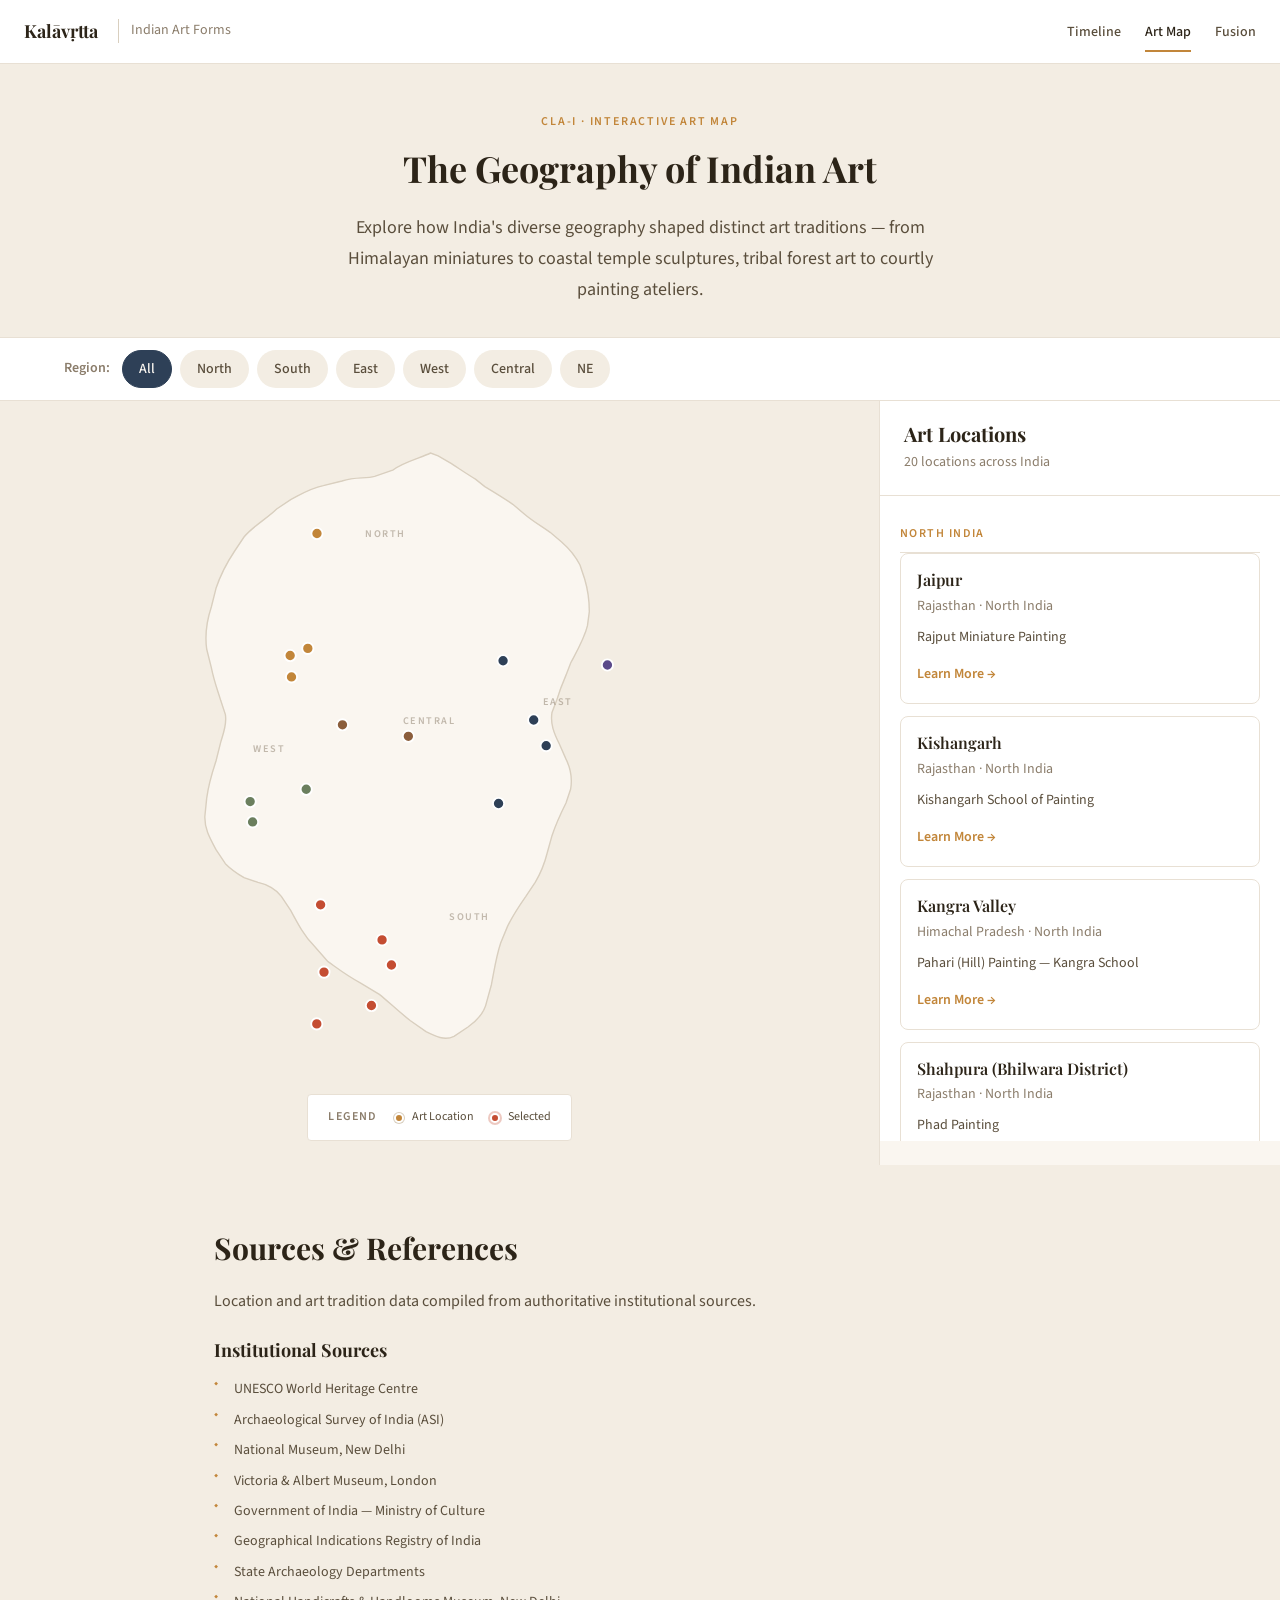
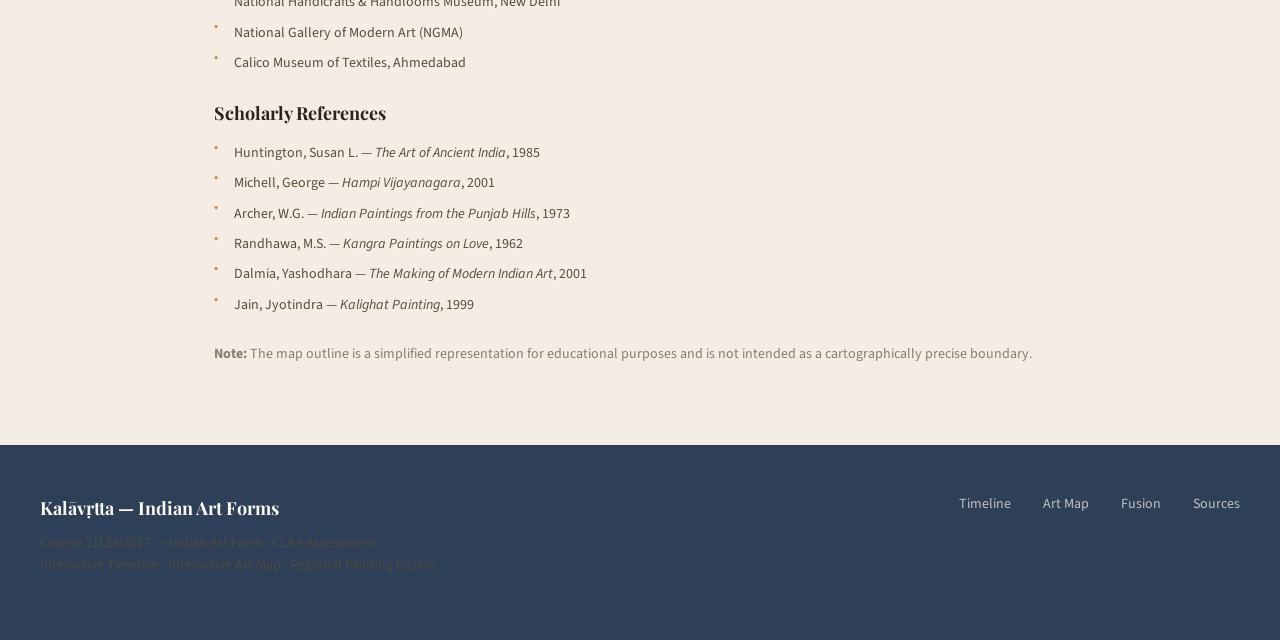
==== art-map/index.html @ e35fb88d "feat: complete CLA-I submission for 21LEM301T - Indian Art Form (Kalāvṛtta)" ====
<!DOCTYPE html>
<html lang="en">
<head>
  <meta charset="UTF-8">
  <meta name="viewport" content="width=device-width, initial-scale=1.0">
  <title>Interactive Art Map — Kalāvṛtta · Indian Art Forms</title>
  <link rel="preconnect" href="https://fonts.googleapis.com">
  <link rel="preconnect" href="https://fonts.gstatic.com" crossorigin>
  <link href="https://fonts.googleapis.com/css2?family=Playfair+Display:wght@400;700&family=Source+Sans+3:wght@400;500;600;700&display=swap" rel="stylesheet">
  <link rel="stylesheet" href="../shared/css/base.css">
  <link rel="stylesheet" href="css/art-map.css">
</head>
<body>

  <!-- Navigation -->
  <nav class="site-nav" role="navigation" aria-label="Main navigation">
    <div class="site-nav__brand">
      <span class="site-nav__title">Kalāvṛtta</span>
      <span class="site-nav__subtitle">Indian Art Forms</span>
    </div>
    <button class="nav-toggle" aria-label="Toggle navigation" aria-expanded="false" onclick="document.querySelector('.site-nav__links').classList.toggle('open'); this.setAttribute('aria-expanded', this.getAttribute('aria-expanded') === 'false' ? 'true' : 'false');">
      <span></span><span></span><span></span>
    </button>
    <ul class="site-nav__links">
      <li><a href="../timeline/index.html">Timeline</a></li>
      <li><a href="index.html" class="active">Art Map</a></li>
      <li><a href="../fusion/documentation/fusion-doc.html">Fusion</a></li>
    </ul>
  </nav>

  <!-- Hero -->
  <header class="hero" style="padding: var(--space-12) 0 var(--space-8);">
    <div class="container">
      <p class="hero__overline">CLA-I · Interactive Art Map</p>
      <h1 class="hero__title" style="font-size: var(--text-4xl);">The Geography of Indian Art</h1>
      <p class="hero__description">
        Explore how India's diverse geography shaped distinct art traditions — from Himalayan miniatures 
        to coastal temple sculptures, tribal forest art to courtly painting ateliers.
      </p>
    </div>
  </header>

  <!-- Filter Bar -->
  <div class="filter-bar" role="toolbar" aria-label="Filter locations">
    <div class="container">
      <div class="filter-group">
        <span class="filter-bar__label">Region:</span>
        <div class="filter-bar__buttons" role="group">
          <button class="filter-btn active" data-region="all">All</button>
          <button class="filter-btn" data-region="North India">North</button>
          <button class="filter-btn" data-region="South India">South</button>
          <button class="filter-btn" data-region="East India">East</button>
          <button class="filter-btn" data-region="Western India">West</button>
          <button class="filter-btn" data-region="Central India">Central</button>
          <button class="filter-btn" data-region="Northeast India">NE</button>
        </div>
      </div>
    </div>
  </div>

  <!-- Main Content: Map + Info Panel -->
  <main class="map-layout" role="main">
    <!-- Map Panel -->
    <div class="map-panel">
      <div class="map-container" id="map-container">
        <!-- SVG map rendered by JS -->
      </div>
      <div class="map-legend">
        <span class="map-legend__title">Legend</span>
        <span class="map-legend__item"><span class="map-legend__dot" style="background: var(--color-ochre);"></span> Art Location</span>
        <span class="map-legend__item"><span class="map-legend__dot map-legend__dot--active"></span> Selected</span>
      </div>
    </div>

    <!-- Info Panel -->
    <div class="info-panel" id="info-panel">
      <div class="info-panel__header">
        <h2 class="info-panel__title">Art Locations</h2>
        <p class="info-panel__subtitle" id="location-count">20 locations across India</p>
      </div>
      <div class="info-panel__list" id="location-list">
        <!-- Location cards rendered by JS -->
      </div>
    </div>
  </main>

  <!-- Modal -->
  <div class="modal-overlay" id="location-modal" role="dialog" aria-modal="true" aria-labelledby="loc-modal-title" tabindex="-1">
    <div class="modal">
      <button class="modal__close" id="loc-modal-close" aria-label="Close">&times;</button>
      <div class="modal__header-bar" id="loc-modal-header"></div>
      <div class="modal__body">
        <h2 class="modal__title" id="loc-modal-title"></h2>
        <div class="modal__meta" id="loc-modal-meta"></div>
        <div id="loc-modal-content"></div>
      </div>
    </div>
  </div>

  <!-- Sources -->
  <section class="section section--alt" id="sources">
    <div class="container container--narrow">
      <h2>Sources &amp; References</h2>
      <p>Location and art tradition data compiled from authoritative institutional sources.</p>
      <div class="sources-list">
        <h4>Institutional Sources</h4>
        <ul>
          <li>UNESCO World Heritage Centre</li>
          <li>Archaeological Survey of India (ASI)</li>
          <li>National Museum, New Delhi</li>
          <li>Victoria &amp; Albert Museum, London</li>
          <li>Government of India — Ministry of Culture</li>
          <li>Geographical Indications Registry of India</li>
          <li>State Archaeology Departments</li>
          <li>National Handicrafts &amp; Handlooms Museum, New Delhi</li>
          <li>National Gallery of Modern Art (NGMA)</li>
          <li>Calico Museum of Textiles, Ahmedabad</li>
        </ul>
        <h4>Scholarly References</h4>
        <ul>
          <li>Huntington, Susan L. — <em>The Art of Ancient India</em>, 1985</li>
          <li>Michell, George — <em>Hampi Vijayanagara</em>, 2001</li>
          <li>Archer, W.G. — <em>Indian Paintings from the Punjab Hills</em>, 1973</li>
          <li>Randhawa, M.S. — <em>Kangra Paintings on Love</em>, 1962</li>
          <li>Dalmia, Yashodhara — <em>The Making of Modern Indian Art</em>, 2001</li>
          <li>Jain, Jyotindra — <em>Kalighat Painting</em>, 1999</li>
        </ul>
      </div>
      <p class="text-caption" style="margin-top: var(--space-6);">
        <strong>Note:</strong> The map outline is a simplified representation for educational purposes 
        and is not intended as a cartographically precise boundary.
      </p>
    </div>
  </section>

  <!-- Footer -->
  <footer class="site-footer">
    <div class="site-footer__content">
      <div>
        <div class="site-footer__brand">Kalāvṛtta — Indian Art Forms</div>
        <p class="site-footer__note">
          Course 21LEM301T — Indian Art Form · CLA-I Assessment<br>
          Interactive Timeline · Interactive Art Map · Regional Painting Fusion
        </p>
      </div>
      <div class="site-footer__links">
        <a href="../timeline/index.html">Timeline</a>
        <a href="index.html">Art Map</a>
        <a href="../fusion/documentation/fusion-doc.html">Fusion</a>
        <a href="#sources">Sources</a>
      </div>
    </div>
  </footer>

  <script src="../shared/data/artData.js"></script>
  <script src="js/art-map.js"></script>
</body>
</html>
---- shared/css/base.css ----
/* ============================================
   INDIAN ART FORMS — CLA-I
   Shared Base Stylesheet
   
   Design Philosophy:
   Colors drawn from traditional Indian art materials —
   earth pigments, mineral colors, natural dyes.
   Typography emphasizes readability and scholarly tone.
   ============================================ */

/* --- CSS Custom Properties --- */
:root {
  /* Primary Palette — inspired by natural pigments */
  --color-bg: #FAF6F0;           /* Aged paper / cotton */
  --color-bg-alt: #F3EDE3;       /* Warm off-white */
  --color-surface: #FFFFFF;
  --color-surface-hover: #FBF8F3;
  
  /* Text hierarchy */
  --color-text-primary: #2C2418;    /* Deep brown-black */
  --color-text-secondary: #5A4E3C;  /* Warm grey-brown */
  --color-text-tertiary: #8B7D6B;   /* Muted earth */
  --color-text-inverse: #FAF6F0;
  
  /* Accent colors — mineral pigments */
  --color-ochre: #C2863A;           /* Yellow ochre */
  --color-vermilion: #C44D32;       /* Sindoor/vermilion */
  --color-indigo: #2E4057;          /* Natural indigo */
  --color-terra: #8B5E3C;           /* Terra cotta */
  --color-sage: #6B7F5E;            /* Natural green */
  --color-gold: #B8933A;            /* Gold leaf */
  
  /* Functional colors */
  --color-border: #D9CFBF;
  --color-border-light: #E8E0D4;
  --color-shadow: rgba(44, 36, 24, 0.08);
  --color-shadow-md: rgba(44, 36, 24, 0.12);
  --color-overlay: rgba(44, 36, 24, 0.6);
  
  /* Typography */
  --font-heading: 'Playfair Display', 'Georgia', serif;
  --font-body: 'Source Sans 3', 'Segoe UI', sans-serif;
  --font-caption: 'Source Sans 3', 'Segoe UI', sans-serif;
  
  /* Scale */
  --text-xs: 0.75rem;
  --text-sm: 0.875rem;
  --text-base: 1rem;
  --text-lg: 1.125rem;
  --text-xl: 1.25rem;
  --text-2xl: 1.5rem;
  --text-3xl: 1.875rem;
  --text-4xl: 2.25rem;
  --text-5xl: 3rem;
  
  /* Spacing */
  --space-1: 0.25rem;
  --space-2: 0.5rem;
  --space-3: 0.75rem;
  --space-4: 1rem;
  --space-5: 1.25rem;
  --space-6: 1.5rem;
  --space-8: 2rem;
  --space-10: 2.5rem;
  --space-12: 3rem;
  --space-16: 4rem;
  --space-20: 5rem;
  --space-24: 6rem;
  
  /* Layout */
  --max-width: 1200px;
  --max-width-narrow: 900px;
  --border-radius: 4px;
  --border-radius-md: 8px;
  --border-radius-lg: 12px;
  
  /* Transitions */
  --transition-fast: 150ms ease;
  --transition-base: 250ms ease;
  --transition-slow: 400ms ease;
}

/* --- Reset & Base --- */
*, *::before, *::after {
  box-sizing: border-box;
  margin: 0;
  padding: 0;
}

html {
  font-size: 16px;
  scroll-behavior: smooth;
  -webkit-text-size-adjust: 100%;
}

body {
  font-family: var(--font-body);
  font-size: var(--text-base);
  line-height: 1.7;
  color: var(--color-text-primary);
  background-color: var(--color-bg);
  -webkit-font-smoothing: antialiased;
  -moz-osx-font-smoothing: grayscale;
}

img {
  max-width: 100%;
  height: auto;
  display: block;
}

a {
  color: var(--color-indigo);
  text-decoration: none;
  transition: color var(--transition-fast);
}

a:hover {
  color: var(--color-ochre);
}

button {
  font-family: inherit;
  cursor: pointer;
  border: none;
  background: none;
}

/* --- Typography --- */
h1, h2, h3, h4, h5, h6 {
  font-family: var(--font-heading);
  font-weight: 700;
  line-height: 1.3;
  color: var(--color-text-primary);
}

h1 { font-size: var(--text-4xl); margin-bottom: var(--space-6); }
h2 { font-size: var(--text-3xl); margin-bottom: var(--space-5); }
h3 { font-size: var(--text-2xl); margin-bottom: var(--space-4); }
h4 { font-size: var(--text-xl); margin-bottom: var(--space-3); }

p {
  margin-bottom: var(--space-4);
  color: var(--color-text-secondary);
}

.text-caption {
  font-size: var(--text-sm);
  color: var(--color-text-tertiary);
  line-height: 1.5;
}

.text-overline {
  font-family: var(--font-body);
  font-size: var(--text-xs);
  font-weight: 600;
  letter-spacing: 0.12em;
  text-transform: uppercase;
  color: var(--color-ochre);
}

/* --- Layout Utilities --- */
.container {
  max-width: var(--max-width);
  margin: 0 auto;
  padding: 0 var(--space-6);
}

.container--narrow {
  max-width: var(--max-width-narrow);
}

.section {
  padding: var(--space-16) 0;
}

.section--alt {
  background-color: var(--color-bg-alt);
}

/* --- Shared Navigation --- */
.site-nav {
  display: flex;
  align-items: center;
  justify-content: space-between;
  padding: var(--space-4) var(--space-6);
  background: var(--color-surface);
  border-bottom: 1px solid var(--color-border-light);
  position: sticky;
  top: 0;
  z-index: 100;
}

.site-nav__brand {
  display: flex;
  align-items: center;
  gap: var(--space-3);
}

.site-nav__title {
  font-family: var(--font-heading);
  font-size: var(--text-lg);
  font-weight: 700;
  color: var(--color-text-primary);
}

.site-nav__subtitle {
  font-size: var(--text-sm);
  color: var(--color-text-tertiary);
  border-left: 1px solid var(--color-border);
  padding-left: var(--space-3);
  margin-left: var(--space-2);
}

.site-nav__links {
  display: flex;
  align-items: center;
  gap: var(--space-6);
  list-style: none;
}

.site-nav__links a {
  font-size: var(--text-sm);
  font-weight: 500;
  color: var(--color-text-secondary);
  padding: var(--space-2) 0;
  position: relative;
  transition: color var(--transition-fast);
}

.site-nav__links a:hover,
.site-nav__links a.active {
  color: var(--color-text-primary);
}

.site-nav__links a.active::after {
  content: '';
  position: absolute;
  bottom: -2px;
  left: 0;
  right: 0;
  height: 2px;
  background: var(--color-ochre);
}

/* Mobile nav toggle */
.nav-toggle {
  display: none;
  flex-direction: column;
  gap: 5px;
  padding: var(--space-2);
}

.nav-toggle span {
  display: block;
  width: 24px;
  height: 2px;
  background: var(--color-text-primary);
  transition: var(--transition-fast);
}

/* --- Cards --- */
.card {
  background: var(--color-surface);
  border: 1px solid var(--color-border-light);
  border-radius: var(--border-radius-md);
  overflow: hidden;
  transition: box-shadow var(--transition-base), transform var(--transition-base);
}

.card:hover {
  box-shadow: 0 4px 20px var(--color-shadow-md);
  transform: translateY(-2px);
}

.card__image {
  width: 100%;
  height: 200px;
  object-fit: cover;
  background-color: var(--color-bg-alt);
}

.card__body {
  padding: var(--space-5);
}

.card__title {
  font-family: var(--font-heading);
  font-size: var(--text-lg);
  font-weight: 600;
  margin-bottom: var(--space-2);
}

.card__meta {
  font-size: var(--text-sm);
  color: var(--color-text-tertiary);
  margin-bottom: var(--space-3);
}

/* --- Tags/Badges --- */
.tag {
  display: inline-block;
  font-size: var(--text-xs);
  font-weight: 600;
  padding: var(--space-1) var(--space-3);
  border-radius: 100px;
  background: var(--color-bg-alt);
  color: var(--color-text-secondary);
  letter-spacing: 0.02em;
}

.tag--ochre { background: rgba(194, 134, 58, 0.12); color: var(--color-ochre); }
.tag--vermilion { background: rgba(196, 77, 50, 0.12); color: var(--color-vermilion); }
.tag--indigo { background: rgba(46, 64, 87, 0.12); color: var(--color-indigo); }
.tag--terra { background: rgba(139, 94, 60, 0.12); color: var(--color-terra); }
.tag--sage { background: rgba(107, 127, 94, 0.12); color: var(--color-sage); }

/* --- Buttons --- */
.btn {
  display: inline-flex;
  align-items: center;
  gap: var(--space-2);
  font-family: var(--font-body);
  font-size: var(--text-sm);
  font-weight: 600;
  padding: var(--space-3) var(--space-6);
  border-radius: var(--border-radius);
  transition: all var(--transition-fast);
  cursor: pointer;
  border: none;
}

.btn--primary {
  background: var(--color-indigo);
  color: var(--color-text-inverse);
}

.btn--primary:hover {
  background: #3A5070;
}

.btn--secondary {
  background: transparent;
  color: var(--color-text-secondary);
  border: 1px solid var(--color-border);
}

.btn--secondary:hover {
  border-color: var(--color-text-secondary);
  color: var(--color-text-primary);
}

.btn--ghost {
  background: transparent;
  color: var(--color-text-secondary);
  padding: var(--space-2) var(--space-3);
}

.btn--ghost:hover {
  color: var(--color-text-primary);
  background: var(--color-bg-alt);
}

/* --- Modal --- */
.modal-overlay {
  position: fixed;
  inset: 0;
  background: var(--color-overlay);
  z-index: 1000;
  display: flex;
  align-items: center;
  justify-content: center;
  opacity: 0;
  visibility: hidden;
  transition: opacity var(--transition-base), visibility var(--transition-base);
}

.modal-overlay.active {
  opacity: 1;
  visibility: visible;
}

.modal {
  background: var(--color-surface);
  border-radius: var(--border-radius-lg);
  max-width: 720px;
  width: 90%;
  max-height: 85vh;
  overflow-y: auto;
  position: relative;
  transform: translateY(20px);
  transition: transform var(--transition-base);
}

.modal-overlay.active .modal {
  transform: translateY(0);
}

.modal__close {
  position: absolute;
  top: var(--space-4);
  right: var(--space-4);
  width: 36px;
  height: 36px;
  display: flex;
  align-items: center;
  justify-content: center;
  border-radius: 50%;
  font-size: var(--text-xl);
  color: var(--color-text-tertiary);
  z-index: 1;
  transition: all var(--transition-fast);
}

.modal__close:hover {
  background: var(--color-bg-alt);
  color: var(--color-text-primary);
}

.modal__image {
  width: 100%;
  height: 300px;
  object-fit: cover;
  background: var(--color-bg-alt);
}

.modal__body {
  padding: var(--space-8);
}

.modal__title {
  font-family: var(--font-heading);
  font-size: var(--text-2xl);
  margin-bottom: var(--space-2);
}

.modal__meta {
  display: flex;
  flex-wrap: wrap;
  gap: var(--space-4);
  margin-bottom: var(--space-6);
  padding-bottom: var(--space-6);
  border-bottom: 1px solid var(--color-border-light);
}

.modal__meta-item {
  font-size: var(--text-sm);
}

.modal__meta-label {
  color: var(--color-text-tertiary);
  display: block;
  font-size: var(--text-xs);
  text-transform: uppercase;
  letter-spacing: 0.08em;
  margin-bottom: var(--space-1);
}

.modal__section {
  margin-bottom: var(--space-6);
}

.modal__section-title {
  font-family: var(--font-heading);
  font-size: var(--text-base);
  font-weight: 600;
  color: var(--color-text-primary);
  margin-bottom: var(--space-2);
}

.modal__section p {
  font-size: var(--text-sm);
  line-height: 1.7;
}

/* --- Hero Section --- */
.hero {
  padding: var(--space-20) 0 var(--space-16);
  text-align: center;
  background: var(--color-bg-alt);
  border-bottom: 1px solid var(--color-border-light);
}

.hero__overline {
  font-size: var(--text-xs);
  font-weight: 600;
  letter-spacing: 0.15em;
  text-transform: uppercase;
  color: var(--color-ochre);
  margin-bottom: var(--space-4);
}

.hero__title {
  font-size: var(--text-5xl);
  font-weight: 700;
  line-height: 1.15;
  margin-bottom: var(--space-6);
  max-width: 700px;
  margin-left: auto;
  margin-right: auto;
}

.hero__description {
  font-size: var(--text-lg);
  color: var(--color-text-secondary);
  max-width: 600px;
  margin: 0 auto;
  line-height: 1.7;
}

/* --- Footer --- */
.site-footer {
  padding: var(--space-12) var(--space-6);
  background: var(--color-indigo);
  color: var(--color-text-inverse);
}

.site-footer__content {
  max-width: var(--max-width);
  margin: 0 auto;
  display: flex;
  justify-content: space-between;
  align-items: flex-start;
  gap: var(--space-8);
}

.site-footer__brand {
  font-family: var(--font-heading);
  font-size: var(--text-lg);
  font-weight: 700;
  margin-bottom: var(--space-2);
}

.site-footer__note {
  font-size: var(--text-sm);
  opacity: 0.7;
  max-width: 400px;
  line-height: 1.6;
}

.site-footer__links {
  display: flex;
  gap: var(--space-8);
}

.site-footer__links a {
  font-size: var(--text-sm);
  color: var(--color-text-inverse);
  opacity: 0.7;
  transition: opacity var(--transition-fast);
}

.site-footer__links a:hover {
  opacity: 1;
  color: var(--color-text-inverse);
}

/* --- Accessibility --- */
.sr-only {
  position: absolute;
  width: 1px;
  height: 1px;
  padding: 0;
  margin: -1px;
  overflow: hidden;
  clip: rect(0, 0, 0, 0);
  white-space: nowrap;
  border-width: 0;
}

:focus-visible {
  outline: 2px solid var(--color-ochre);
  outline-offset: 2px;
}

/* --- Responsive --- */
@media (max-width: 768px) {
  :root {
    --text-5xl: 2.25rem;
    --text-4xl: 1.875rem;
    --text-3xl: 1.5rem;
  }
  
  .site-nav {
    flex-wrap: wrap;
  }
  
  .site-nav__links {
    display: none;
    flex-direction: column;
    width: 100%;
    padding-top: var(--space-4);
    gap: var(--space-2);
  }
  
  .site-nav__links.open {
    display: flex;
  }
  
  .nav-toggle {
    display: flex;
  }
  
  .site-footer__content {
    flex-direction: column;
    text-align: center;
  }
  
  .site-footer__links {
    justify-content: center;
  }
  
  .hero {
    padding: var(--space-12) 0 var(--space-10);
  }
  
  .hero__title {
    font-size: var(--text-3xl);
  }
  
  .hero__description {
    font-size: var(--text-base);
  }
  
  .modal {
    width: 95%;
    max-height: 90vh;
  }
  
  .modal__image {
    height: 200px;
  }
  
  .modal__body {
    padding: var(--space-5);
  }
}

@media (max-width: 480px) {
  .container {
    padding: 0 var(--space-4);
  }
  
  .section {
    padding: var(--space-10) 0;
  }
}

/* --- Loading States --- */
.skeleton {
  background: linear-gradient(90deg, var(--color-bg-alt) 25%, var(--color-bg) 50%, var(--color-bg-alt) 75%);
  background-size: 200% 100%;
  animation: skeleton-loading 1.5s ease-in-out infinite;
  border-radius: var(--border-radius);
}

@keyframes skeleton-loading {
  0% { background-position: 200% 0; }
  100% { background-position: -200% 0; }
}

/* --- Print Styles --- */
@media print {
  .site-nav,
  .nav-toggle,
  .btn,
  .modal-overlay {
    display: none !important;
  }
  
  body {
    background: white;
    color: black;
  }
}
---- art-map/css/art-map.css ----
/* ============================================
   INTERACTIVE ART MAP — Styles
   SVG map with info panel layout
   ============================================ */

/* --- Filter Bar Extension --- */
.filter-bar {
  position: sticky;
  top: 57px;
  z-index: 90;
  background: var(--color-surface);
  border-bottom: 1px solid var(--color-border-light);
  padding: var(--space-3) 0;
}

.filter-bar .container {
  display: flex;
  align-items: center;
  gap: var(--space-6);
  flex-wrap: wrap;
}

.filter-group {
  display: flex;
  align-items: center;
  gap: var(--space-3);
  flex-wrap: wrap;
}

.filter-bar__label {
  font-size: var(--text-sm);
  font-weight: 600;
  color: var(--color-text-tertiary);
  white-space: nowrap;
}

.filter-bar__buttons {
  display: flex;
  gap: var(--space-2);
  flex-wrap: wrap;
}

.filter-btn {
  font-size: var(--text-sm);
  font-weight: 500;
  padding: var(--space-2) var(--space-4);
  border-radius: 100px;
  background: var(--color-bg-alt);
  color: var(--color-text-secondary);
  border: 1px solid transparent;
  transition: all var(--transition-fast);
  cursor: pointer;
}

.filter-btn:hover {
  background: var(--color-bg);
  border-color: var(--color-border);
}

.filter-btn.active {
  background: var(--color-indigo);
  color: var(--color-text-inverse);
  border-color: var(--color-indigo);
}

/* --- Map Layout --- */
.map-layout {
  display: grid;
  grid-template-columns: 1fr 400px;
  min-height: calc(100vh - 200px);
  background: var(--color-bg);
}

/* --- Map Panel --- */
.map-panel {
  position: relative;
  display: flex;
  flex-direction: column;
  align-items: center;
  justify-content: center;
  padding: var(--space-6);
  background: var(--color-bg-alt);
  border-right: 1px solid var(--color-border-light);
}

.map-container {
  width: 100%;
  max-width: 560px;
  aspect-ratio: 6/7;
  position: relative;
}

.map-container svg {
  width: 100%;
  height: 100%;
}

/* SVG Map Styles */
.map-outline {
  fill: var(--color-bg);
  stroke: var(--color-border);
  stroke-width: 1.5;
}

.map-marker {
  cursor: pointer;
  transition: all var(--transition-fast);
}

.map-marker circle {
  fill: var(--color-ochre);
  stroke: var(--color-surface);
  stroke-width: 2;
  transition: all var(--transition-fast);
}

.map-marker:hover circle,
.map-marker.active circle {
  fill: var(--color-vermilion);
  r: 8;
  stroke-width: 3;
}

.map-marker.active circle {
  fill: var(--color-vermilion);
}

/* Marker pulse animation */
.map-marker.active circle {
  animation: marker-pulse 1.5s ease-in-out infinite;
}

@keyframes marker-pulse {
  0%, 100% { stroke-width: 3; opacity: 1; }
  50% { stroke-width: 5; opacity: 0.8; }
}

.map-marker-label {
  font-family: var(--font-body);
  font-size: 9px;
  font-weight: 600;
  fill: var(--color-text-primary);
  pointer-events: none;
  opacity: 0;
  transition: opacity var(--transition-fast);
}

.map-marker:hover .map-marker-label,
.map-marker.active .map-marker-label {
  opacity: 1;
}

.map-marker.hidden {
  display: none;
}

/* Region labels */
.map-region-label {
  font-family: var(--font-body);
  font-size: 11px;
  font-weight: 600;
  fill: var(--color-text-tertiary);
  opacity: 0.5;
  letter-spacing: 0.15em;
  text-transform: uppercase;
  pointer-events: none;
}

/* Legend */
.map-legend {
  display: flex;
  align-items: center;
  gap: var(--space-4);
  padding: var(--space-3) var(--space-5);
  background: var(--color-surface);
  border: 1px solid var(--color-border-light);
  border-radius: var(--border-radius);
  margin-top: var(--space-4);
  font-size: var(--text-sm);
}

.map-legend__title {
  font-weight: 600;
  color: var(--color-text-tertiary);
  font-size: var(--text-xs);
  text-transform: uppercase;
  letter-spacing: 0.1em;
}

.map-legend__item {
  display: flex;
  align-items: center;
  gap: var(--space-2);
  color: var(--color-text-secondary);
  font-size: var(--text-xs);
}

.map-legend__dot {
  width: 10px;
  height: 10px;
  border-radius: 50%;
  border: 2px solid var(--color-surface);
  box-shadow: 0 0 0 1px var(--color-border);
}

.map-legend__dot--active {
  background: var(--color-vermilion);
  box-shadow: 0 0 0 2px rgba(196, 77, 50, 0.3);
}

/* --- Info Panel --- */
.info-panel {
  display: flex;
  flex-direction: column;
  height: calc(100vh - 160px);
  position: sticky;
  top: 105px;
  background: var(--color-surface);
}

.info-panel__header {
  padding: var(--space-5) var(--space-6);
  border-bottom: 1px solid var(--color-border-light);
  flex-shrink: 0;
}

.info-panel__title {
  font-family: var(--font-heading);
  font-size: var(--text-xl);
  margin-bottom: var(--space-1);
}

.info-panel__subtitle {
  font-size: var(--text-sm);
  color: var(--color-text-tertiary);
  margin-bottom: 0;
}

.info-panel__list {
  overflow-y: auto;
  flex: 1;
  padding: var(--space-4) var(--space-5);
}

/* --- Location Card (in info panel) --- */
.loc-card {
  padding: var(--space-4);
  border: 1px solid var(--color-border-light);
  border-radius: var(--border-radius-md);
  margin-bottom: var(--space-3);
  cursor: pointer;
  transition: all var(--transition-fast);
  background: var(--color-surface);
}

.loc-card:hover {
  border-color: var(--color-ochre);
  box-shadow: 0 2px 8px var(--color-shadow);
}

.loc-card.active {
  border-color: var(--color-vermilion);
  background: rgba(196, 77, 50, 0.03);
  box-shadow: 0 2px 12px rgba(196, 77, 50, 0.1);
}

.loc-card.hidden {
  display: none;
}

.loc-card__name {
  font-family: var(--font-heading);
  font-size: var(--text-base);
  font-weight: 600;
  margin-bottom: var(--space-1);
}

.loc-card__state {
  font-size: var(--text-sm);
  color: var(--color-text-tertiary);
  margin-bottom: var(--space-2);
}

.loc-card__tradition {
  font-size: var(--text-sm);
  color: var(--color-text-secondary);
  line-height: 1.5;
  margin-bottom: var(--space-3);
}

.loc-card__more {
  font-size: var(--text-sm);
  font-weight: 600;
  color: var(--color-ochre);
  background: none;
  border: none;
  cursor: pointer;
  padding: 0;
  transition: color var(--transition-fast);
}

.loc-card__more:hover {
  color: var(--color-vermilion);
}

/* Region group headers */
.region-group__title {
  font-size: var(--text-xs);
  font-weight: 600;
  text-transform: uppercase;
  letter-spacing: 0.12em;
  color: var(--color-ochre);
  padding: var(--space-3) 0 var(--space-2);
  margin-top: var(--space-3);
  border-bottom: 1px solid var(--color-border-light);
}

.region-group__title:first-child {
  margin-top: 0;
}

/* --- Modal Extensions --- */
.modal__header-bar {
  height: 6px;
  background: linear-gradient(90deg, var(--color-ochre), var(--color-vermilion), var(--color-indigo));
}

/* --- Sources List --- */
.sources-list h4 {
  font-family: var(--font-heading);
  font-size: var(--text-lg);
  margin-top: var(--space-6);
  margin-bottom: var(--space-3);
}

.sources-list ul {
  list-style: none;
  padding: 0;
}

.sources-list li {
  font-size: var(--text-sm);
  color: var(--color-text-secondary);
  padding: var(--space-1) 0;
  padding-left: var(--space-5);
  position: relative;
  line-height: 1.6;
}

.sources-list li::before {
  content: '◆';
  position: absolute;
  left: 0;
  color: var(--color-ochre);
  font-size: 0.5em;
  top: 0.7em;
}

/* --- Responsive --- */
@media (max-width: 900px) {
  .map-layout {
    grid-template-columns: 1fr;
  }

  .map-panel {
    border-right: none;
    border-bottom: 1px solid var(--color-border-light);
    padding: var(--space-4);
  }

  .map-container {
    max-width: 400px;
  }

  .info-panel {
    position: static;
    height: auto;
    max-height: none;
  }

  .info-panel__list {
    overflow-y: visible;
  }
}

@media (max-width: 600px) {
  .filter-bar .container {
    flex-direction: column;
    align-items: flex-start;
  }

  .map-container {
    max-width: 100%;
  }

  .map-legend {
    flex-wrap: wrap;
    gap: var(--space-2);
  }
}

/* --- Print --- */
@media print {
  .filter-bar,
  .map-panel {
    display: none !important;
  }

  .map-layout {
    grid-template-columns: 1fr;
  }

  .info-panel {
    position: static;
    height: auto;
  }
}
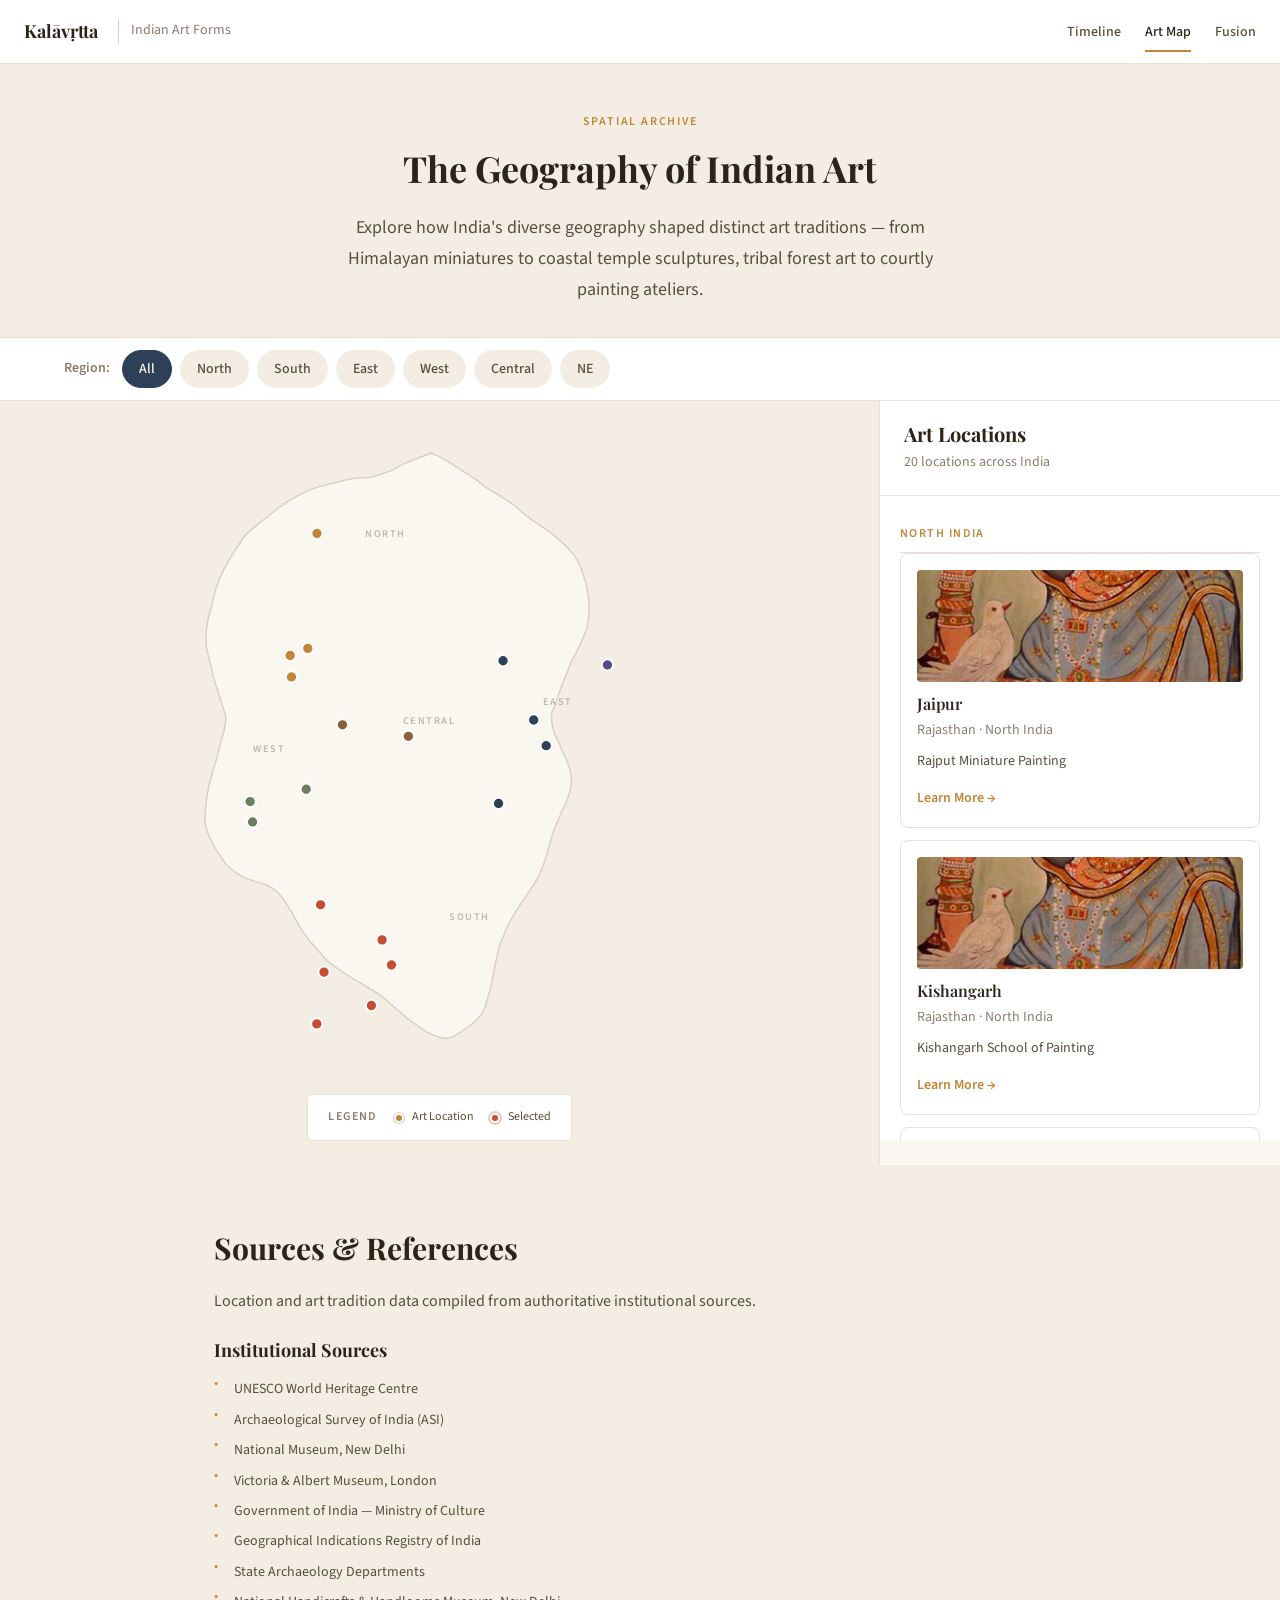
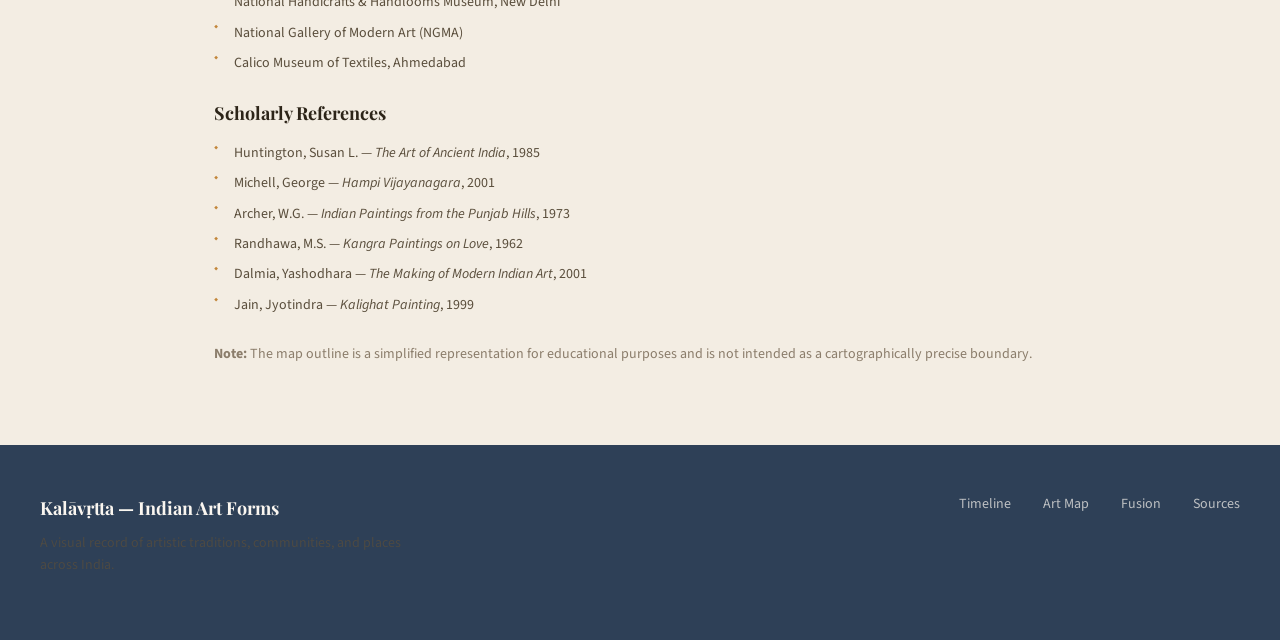
==== commit 85436c73: "Finalize Indian art exhibition assets and UI cleanup" ====
--- a/art-map/index.html
+++ b/art-map/index.html
@@ -31,11 +31,10 @@
   <!-- Hero -->
   <header class="hero" style="padding: var(--space-12) 0 var(--space-8);">
     <div class="container">
-      <p class="hero__overline">CLA-I · Interactive Art Map</p>
+      <p class="hero__overline">Spatial Archive</p>
       <h1 class="hero__title" style="font-size: var(--text-4xl);">The Geography of Indian Art</h1>
       <p class="hero__description">
-        Explore how India's diverse geography shaped distinct art traditions — from Himalayan miniatures 
-        to coastal temple sculptures, tribal forest art to courtly painting ateliers.
+        Explore how India's diverse geography shaped distinct art traditions — from Himalayan miniatures to coastal temple sculptures, tribal forest art to courtly painting ateliers.
       </p>
     </div>
   </header>
@@ -139,8 +138,7 @@
       <div>
         <div class="site-footer__brand">Kalāvṛtta — Indian Art Forms</div>
         <p class="site-footer__note">
-          Course 21LEM301T — Indian Art Form · CLA-I Assessment<br>
-          Interactive Timeline · Interactive Art Map · Regional Painting Fusion
+          A visual record of artistic traditions, communities, and places across India.
         </p>
       </div>
       <div class="site-footer__links">
--- a/shared/css/base.css
+++ b/shared/css/base.css
@@ -1,5 +1,5 @@
 /* ============================================
-   INDIAN ART FORMS — CLA-I
+  INDIAN ART FORMS — KALAVRTTA
    Shared Base Stylesheet
    
    Design Philosophy:
--- a/art-map/css/art-map.css
+++ b/art-map/css/art-map.css
@@ -268,6 +268,19 @@
   display: none;
 }
 
+.loc-card__image {
+  width: 100%;
+  height: 112px;
+  object-fit: cover;
+  display: block;
+  border-radius: var(--border-radius);
+  margin-bottom: var(--space-3);
+}
+
+.loc-card__body {
+  min-width: 0;
+}
+
 .loc-card__name {
   font-family: var(--font-heading);
   font-size: var(--text-base);
@@ -323,6 +336,22 @@
 .modal__header-bar {
   height: 6px;
   background: linear-gradient(90deg, var(--color-ochre), var(--color-vermilion), var(--color-indigo));
+}
+
+.location-modal__image {
+  margin-bottom: var(--space-5);
+}
+
+.location-modal__image img {
+  width: 100%;
+  max-height: 300px;
+  object-fit: cover;
+  display: block;
+  border-radius: var(--border-radius);
+}
+
+.location-modal__image .text-caption {
+  margin-top: var(--space-2);
 }
 
 /* --- Sources List --- */
